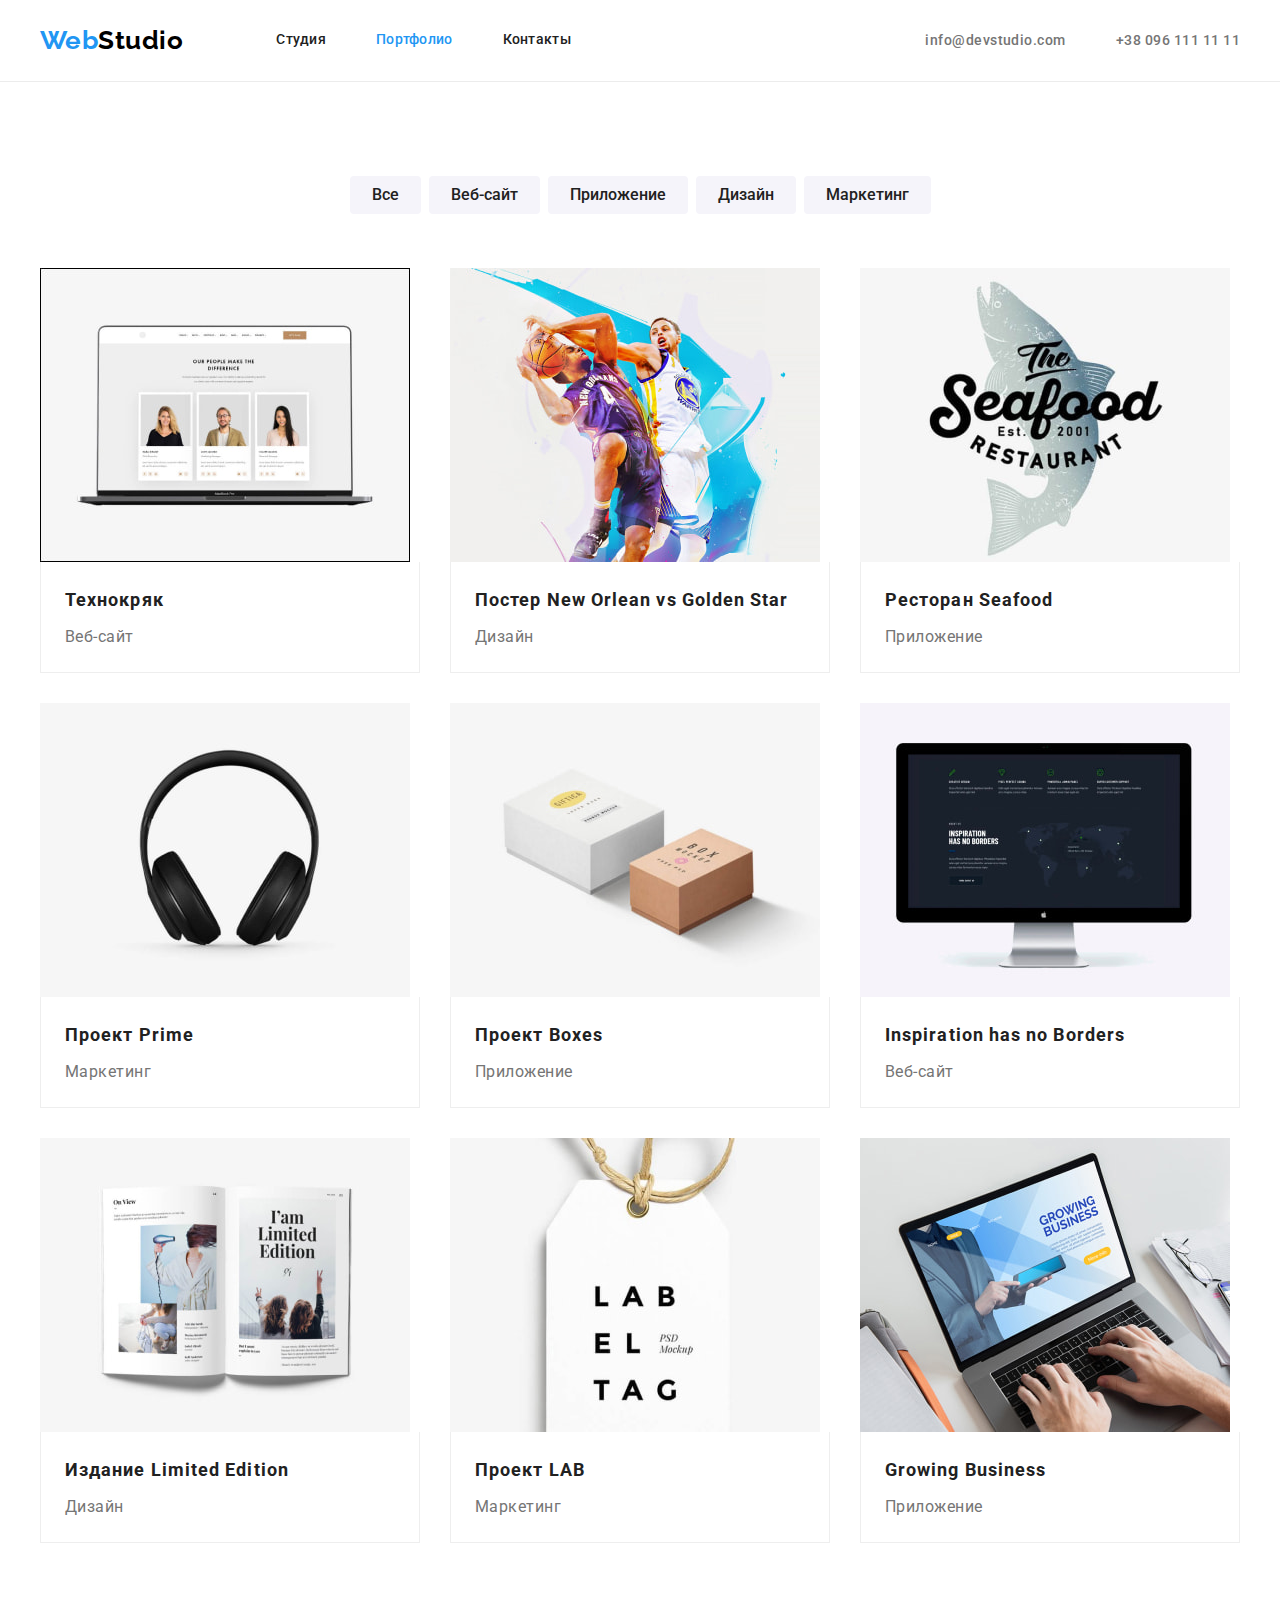
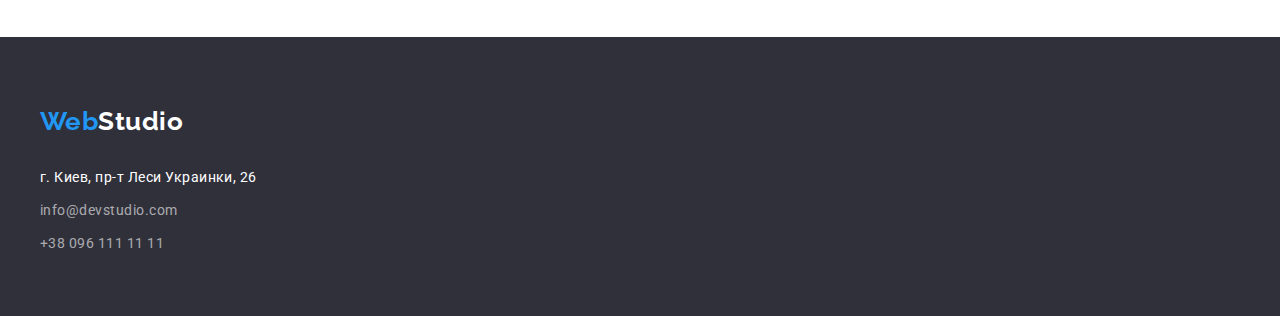
==== portfolio.html @ c9bbfc61 "Initial commit" ====
<!DOCTYPE html>
<html lang="ru">
  <head>
    <meta charset="UTF-8" />
    <meta http-equiv="X-UA-Compatible" content="IE=edge" />
    <meta name="viewport" content="width=device-width, initial-scale=1.0" />
    <link rel="preconnect" href="https://fonts.googleapis.com" />
    <link rel="preconnect" href="https://fonts.gstatic.com" crossorigin />
    <link
      href="https://fonts.googleapis.com/css2?family=Raleway:wght@700&family=Roboto:wght@400;500;700;900&display=swap"
      rel="stylesheet"
    />
    <link
      rel="stylesheet"
      href="https://cdnjs.cloudflare.com/ajax/libs/modern-normalize/1.1.0/modern-normalize.min.css"
      integrity="sha512-wpPYUAdjBVSE4KJnH1VR1HeZfpl1ub8YT/NKx4PuQ5NmX2tKuGu6U/JRp5y+Y8XG2tV+wKQpNHVUX03MfMFn9Q=="
      crossorigin="anonymous"
      referrerpolicy="no-referrer"
    />
    <link rel="stylesheet" href="css/main.css" />
    <title>Портфолио</title>
  </head>
  <body>
    <header class="header">
      <div class="container content-header">
        <a href="/index.html" lang="en" class="header-link link"
          ><span class="logo">Web</span>Studio</a
        >
        <nav class="nav">
          <ul class="main-nav list">
            <li class="nav-item">
              <a href="index.html" class="main-nav-link link">Студия</a>
            </li>
            <li class="nav-item">
              <a href="./portfolio.html" class="main-nav-link link">
                <span class="color-portfolio">Портфолио</span>
              </a>
              
            </li>
            <li class="nav-item">
              <a href="" class="main-nav-link link">Контакты</a>
            </li>
          </ul>
        </nav>
        <ul class="aught-nav list">
          <li class="aught-nav-item">
            <a href="mailto:info@devstudio.com" class="aught-nav-link link">info@devstudio.com</a>
          </li>
          
          <li class="aught-nav-item"><a href="tel:+380961111111" class="aught-nav-link link">+38 096 111 11 11</a>
          </li>
        </ul>
      </div>
    </header>

    <!-- MAIN -->
    <main>
      <section class="portfolio-section section">
        <!-- кнопки -->
        <div class="container">
          <h1 class="visually-hidden">Наши работы</h1>
          <ul class="buttons list">
            <li class="button-list"><button type="button" class="button">Все</button></li>
            <li class="button-list"><button type="button" class="button">Веб-сайт</button></li>
            <li class="button-list"><button type="button" class="button">Приложение</button></li>
            <li class="button-list"><button type="button" class="button">Дизайн</button></li>
            <li class="button-list"><button type="button" class="button">Маркетинг</button></li>
          </ul>
          <!-- Список работ -->
          <h2 class="visually-hidden">Список работ</h2>
          <ul class="works list">
            <li class="work-item">
              <a href="" class="work-article link">
                <div class="thumb">
                  <img src="Images/crack.jpg" alt="Веб-сайт" width="370" />
                </div>
                <div class="item-content">
                  <h3>Технокряк</h3>
                  <p>Веб-сайт</p>
                </div>
              </a>
            </li>
            <li class="work-item">
              <a href="" class="work-article link">
                <div class="thumb">
                  <img src="Images/poster.jpg" alt="Постер" width="370" />
                </div>
                <div class="item-content">
                  <h3>Постер New Orlean vs Golden Star</h3>
                  <p>Дизайн</p>
                </div>
              </a>
            </li>
            <li class="work-item">
              <a href="" class="work-article link">
                <div class="thumb">
                  <img src="Images/seafood.jpg" alt="Логотип" width="370" />
                </div>
                <div class="item-content">
                  <h3>Ресторан Seafood</h3>
                  <p>Приложение</p>
                </div>
              </a>
            </li>
            <li class="work-item">
              <a href="" class="work-article link">
                <div class="thumb">
                  <img src="Images/prime.jpg" alt="Наушники" width="370" />
                </div>
                <div class="item-content">
                  <h3>Проект Prime</h3>
                  <p>Маркетинг</p>
                </div>
              </a>
            </li>
            <li class="work-item">
              <a href="" class="work-article link">
                <div class="thumb">
                  <img src="Images/Booxes.jpg" alt="Коробки" width="370" />
                </div>
                <div class="item-content">
                  <h3>Проект Boxes</h3>
                  <p>Приложение</p>
                </div>
              </a>
            </li>
            <li class="work-item">
              <a href="" class="work-article link">
                <div class="thumb">
                  <img src="Images/insparation.jpg" alt="Веб-сайт" width="370" />
                </div>
                <div class="item-content">
                  <h3>Inspiration has no Borders</h3>
                  <p>Веб-сайт</p>
                </div>
              </a>
            </li>
            <li class="work-item">
              <a href="" class="work-article link">
                <div class="thumb">
                  <img src="Images/book.jpg" alt="Книга" width="370" />
                </div>
                <div class="item-content">
                  <h3>Издание Limited Edition</h3>
                  <p>Дизайн</p>
                </div>
              </a>
            </li>
            <li class="work-item">
              <a href="" class="work-article link">
                <div class="thumb">
                  <img src="Images/lab.jpg" alt="Лейбла" width="370" />
                </div>
                <div class="item-content">
                  <h3>Проект LAB</h3>
                  <p>Маркетинг</p>
                </div>
              </a>
            </li>
            <li class="work-item">
              <a href="" class="work-article link">
                <div class="thumb">
                  <img src="Images/growing.jpg" alt="Веб-сайт" width="370" />
                </div>
                <div class="item-content">
                  <h3>Growing Business</h3>
                  <p>Приложение</p>
                </div>
              </a>
            </li>
          </ul>
        </div>
      </section>
    </main>
   <footer class="footer">
      <div class="container container-footer">
        <a href="/index.html" lang="en" class="footer-link link"
          ><span class="logo">Web</span>Studio</a
        >
        <address class="footer-address">
          
            <p>г. Киев, пр-т Леси Украинки, 26</p>
            <ul class="footer-address-list list">
              <li class="footer-address-item">
                <a href="mailto:info@devstudio.com" class="footer-address-link link"
                  >info@devstudio.com</a
                >
              </li>
              <li class="footer-address-item">
                <a href="tel:+380961111111" class="footer-address-link link">+38 096 111 11 11</a>
              </li>
            </ul>
          </div>
        </address>
      </div>
    </footer>
  </body>
</html>
---- css/main.css ----
/* color-hero-logo : FFFFFF 

primary-color-text :  #757575
secondary-color-text : #212121
acent-color #2196F3
*/

:root {
  --primary-color-text: #757575;
  --secondary-color-text: #212121;
  --color-hero: #ffffff;
  --acent-color-button-text: #f5f4fa;
  --acent-color-button-background: #2196f3;
  --acent-color-text: #2196f3;
  --color-button-background: #f5f4fa;
}

body {
  margin: 0;
  font-family: 'Roboto', sans-serif;
  color: var(--primary-color-text);
  font-style: normal;
  letter-spacing: 0.03em;
  font-weight: 400;
}
h1,
h2,
h3,
h4,
p {
  margin-top: 0;
  margin-bottom: 0;
}
img {
  display: block;
  max-width: 100%;
  height: auto;
}
.link {
  color: inherit;
  text-decoration: none;
  padding-left: 0;
  margin-right: 0;
  display: block;
}
.list {
  list-style-type: none;
  padding-left: 0;
  margin-left: 0;
  margin-bottom: 0;
  margin-top: 0;
}
.visually-hidden {
  position: absolute;
  width: 1px;
  height: 1px;
  margin: -1px;
  border: 0;
  padding: 0;

  white-space: nowrap;
  clip-path: inset(100%);
  clip: rect(0 0 0 0);
  overflow: hidden;
}

.header {
  padding-top: 25px;
  padding-bottom: 25px;
  border-bottom: 1px solid #ececec;
}
.content-header {
  display: flex;
  align-items: center;
}

.header-link {
  color: #000000;
  font-family: 'Raleway', sans-serif;

  font-weight: 700;
  font-size: 26px;
  line-height: 1.19;

  margin-right: 93px;
}

.logo {
  color: var(--acent-color-text);
}
.color-studio {
  color: var(--acent-color-text);
}
.color-portfolio {
  color: var(--acent-color-text);
}

.main-nav {
  display: flex;
}

.main-nav .main-nav-link:hover,
.main-nav .main-nav-link:focus {
  color: var(--acent-color-text);
}

.main-nav-link {
  font-weight: 500;
  font-size: 14px;
  line-height: 1.14;
  letter-spacing: 0.02em;
  color: var(--secondary-color-text);
}
.nav-item {
  margin-right: 50px;
}
.nav-item:last-child {
  margin-right: 0;
}

.aught-nav {
  display: flex;
  margin-left: auto;
}
.aught-nav-link {
  font-weight: 500;
  font-size: 14px;
  line-height: 1.71;
}

.aught-nav-item {
  margin-right: 50px;
}
.aught-nav-item:last-child {
  margin-right: 0px;
}

.aught-nav .aught-nav-link:hover,
.aught-nav .aught-nav-link:focus {
  color: var(--acent-color-text);
}

.container {
  width: 1200px;
  margin-left: auto;
  margin-right: auto;
  padding-left: 15px;
  padding-right: 15px;
}

/* герой*/

.hero-section {
  padding-top: 200px;
  padding-bottom: 200px;
}
.hero {
  background-color: #2f303a;
  text-align: center;
}

.hero-title {
  font-weight: 900;
  font-size: 44px;
  line-height: 1.36;

  /* or 136% */

  letter-spacing: 0.06em;
  text-transform: uppercase;
  color: var(--color-hero);

  margin: 0 auto 30px;
  width: 696px;
}

.hero-btn {
  font-family: inherit;
  font-weight: 700;
  font-size: 16px;
  line-height: 1.87;

  letter-spacing: 0.06em;
  align-items: center;
  text-align: center;
  color: var(--color-hero);
  background: #2196f3;
  box-shadow: 0px 4px 4px rgba(0, 0, 0, 0.15);
  border-radius: 4px;
  min-width: 200px;
  padding: 10px 32px;
  border: none;
  cursor: pointer;
}

.section {
  padding-top: 94px;
  padding-bottom: 94px;
}

/* цености */
.values.section {
  padding-bottom: 0;
}
.values-lists {
  display: flex;
}
.values-list {
  margin-right: 30px;
  width: 270px;
}
.values-list:last-child {
  margin-right: 0;
}

.values-list > h3 {
  color: var(--secondary-color-text);
  font-weight: 700;
  font-size: 14px;
  line-height: 1.14;
  text-transform: uppercase;
  margin-bottom: 10px;
}
.values-list > p {
  font-size: 14px;
  line-height: 1.71;
}
/* Рѕ РЅР°СЃ  */
.about h2 {
  font-weight: 700;
  font-size: 36px;
  line-height: 1.16;
  text-align: center;
  color: var(--secondary-color-text);
  margin-bottom: 50px;
}
.about-lists {
  display: flex;
}
.about-list {
  margin-right: 30px;
}
.about-list:last-child {
  margin-right: 0;
}
/* команда  */
.teams.section {
  background: #f5f4fa;
}
.teams-lists {
  display: flex;
}
.teams h2 {
  font-weight: 700;
  font-size: 36px;
  line-height: 1.16;
  text-align: center;
  color: var(--secondary-color-text);
  margin-bottom: 50px;
}
.team-list {
  margin-right: 30px;
  text-align: center;
}
.team-list:last-child {
  margin-right: 0;
}

.team-list h3 {
  font-weight: 500;
  font-size: 16px;
  line-height: 1.18;
  /* identical to box height */
  color: var(--secondary-color-text);
}
.team-list p {
  font-size: 16px;
  line-height: 1.18;
  /* identical to box height */
}

.team-card {
  padding-bottom: 30px;
  padding-top: 30px;
  box-shadow: 0px 1px 3px rgba(0, 0, 0, 0.12), 0px 1px 1px rgba(0, 0, 0, 0.14),
    0px 2px 1px rgba(0, 0, 0, 0.2);
  border-radius: 0px 0px 4px 4px;
}
.team-card > h3 {
  margin-bottom: 10px;
}
/*Футтер */
.footer {
  background-color: #2f303a;
  color: #ffffff;
  padding-top: 60px;
  padding-bottom: 60px;
}

.footer-link {
  font-family: 'Raleway', sans-serif;

  font-weight: 700;
  font-size: 26px;
  line-height: 1.92;
  margin-bottom: 20px;
}

.footer-address > p {
  font-style: normal;
  font-size: 14px;
  line-height: 1.71;
  margin-bottom: 9px;
}

.footer-address-link {
  font-size: 14px;
  line-height: 1.71;
  color: rgba(255, 255, 255, 0.6);
  font-style: normal;
}
.footer-address-item {
  margin-bottom: 9px;
}
.footer-address-item:last-child {
  margin-bottom: 0;
}

.footer-address-list .footer-address-link:hover,
.footer-address-list .footer-address-link:focus {
  color: var(--acent-color-text);
}
/* Портфолио */

.button {
  font-family: inherit;
  font-weight: 500;
  font-size: 16px;
  line-height: 1.62;
  /* identical to box height, or 162% */

  text-align: center;
  color: var(--secondary-color-text);
  background: var(--color-button-background);
  border-radius: 4px;
  border: none;
  cursor: pointer;
  padding: 6px 22px;
}

.buttons {
  display: flex;
  justify-content: center;
  margin-bottom: 54px;
}

.button-list {
  margin-right: 8px;
}

.button-list:last-child {
  margin-right: 0;
}

.buttons .button:hover,
.buttons .button:focus {
  color: var(--acent-color-button-text);
  background: var(--acent-color-button-background);
}

.works {
  display: flex;
  flex-wrap: wrap;
  margin-left: -30px;
  margin-top: -30px;
}
.work-item {
  flex-basis: calc(100% / 3 - 30px);
  margin-left: 30px;
  margin-top: 30px;
}
.work-item h3 {
  color: var(--secondary-color-text);
  font-weight: 700;
  font-size: 18px;
  line-height: 2;
  /* identical to box height, or 200% */
  letter-spacing: 0.06em;
}

.work-item p {
  font-size: 16px;
  line-height: 1.87;

  /* identical to box height, or 187% */
}

.item-content {
  padding: 20px 24px;
  border-right: 1px solid #eeeeee;
  border-bottom: 1px solid #eeeeee;
  border-left: 1px solid #eeeeee;
}

.item-content > h3 {
  margin-bottom: 4px;
}
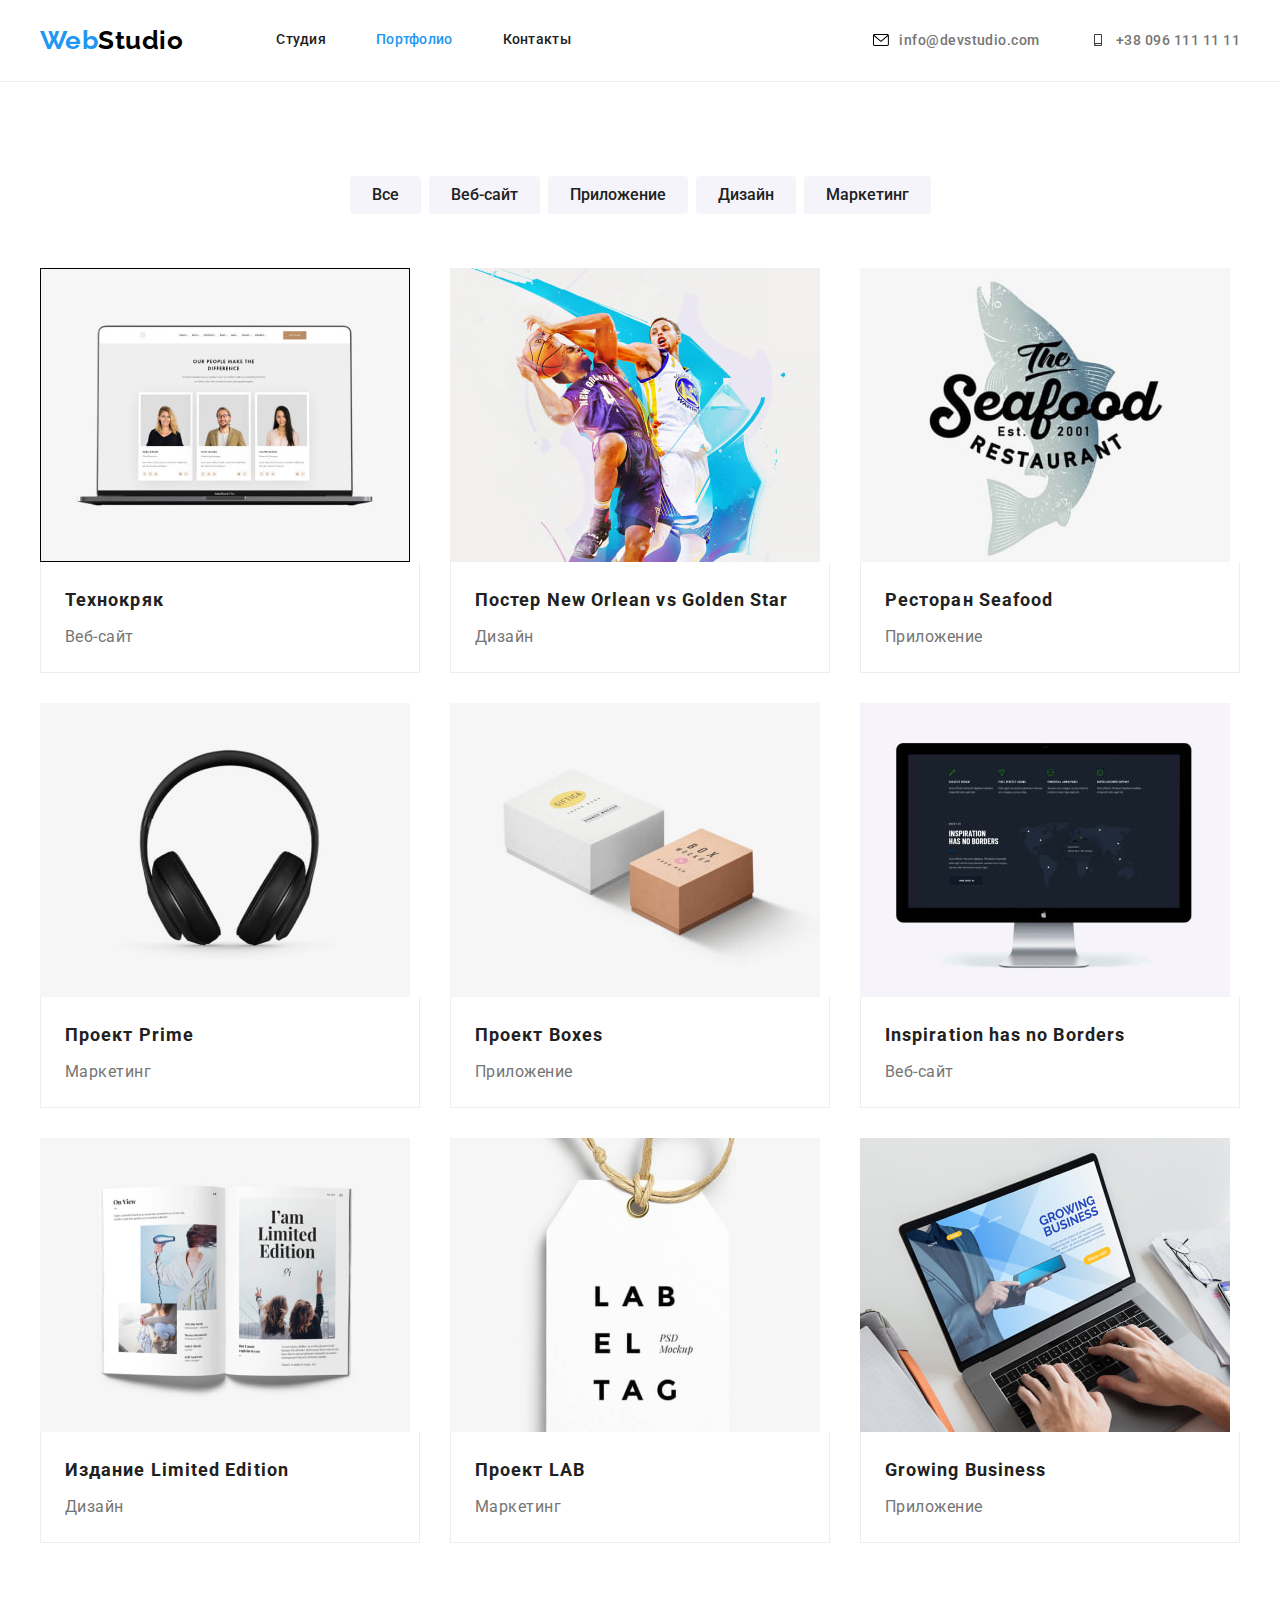
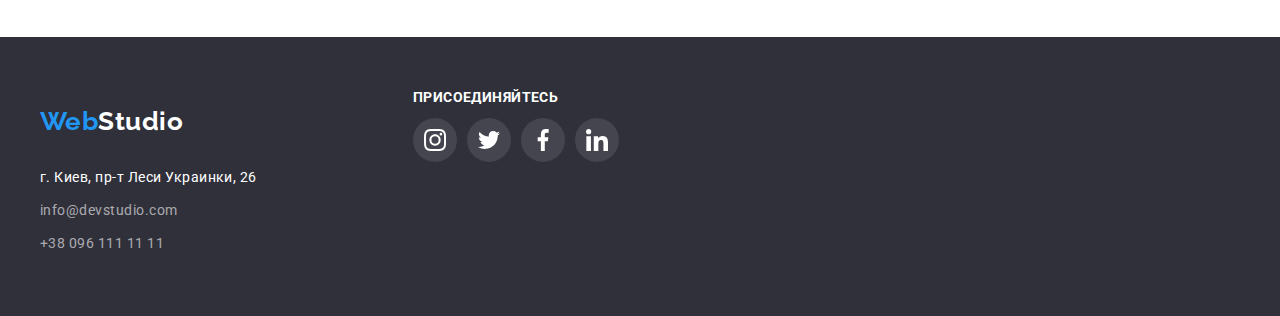
==== commit 6b349d6f: "final" ====
--- a/portfolio.html
+++ b/portfolio.html
@@ -23,19 +23,18 @@
   <body>
     <header class="header">
       <div class="container content-header">
-        <a href="/index.html" lang="en" class="header-link link"
-          ><span class="logo">Web</span>Studio</a
-        >
+        <a href="/index.html" lang="en" class="header-link link">
+          <span class="logo">Web</span>Studio
+        </a>
         <nav class="nav">
           <ul class="main-nav list">
             <li class="nav-item">
-              <a href="index.html" class="main-nav-link link">Студия</a>
+              <a href="index.html" class="main-nav-link link"> Студия</a>
             </li>
             <li class="nav-item">
-              <a href="./portfolio.html" class="main-nav-link link">
-                <span class="color-portfolio">Портфолио</span>
-              </a>
-              
+              <a href="./portfolio.html" class="main-nav-link link"
+                ><span class="color-studio">Портфолио</span>
+              </a>
             </li>
             <li class="nav-item">
               <a href="" class="main-nav-link link">Контакты</a>
@@ -44,10 +43,21 @@
         </nav>
         <ul class="aught-nav list">
           <li class="aught-nav-item">
-            <a href="mailto:info@devstudio.com" class="aught-nav-link link">info@devstudio.com</a>
+            <a href="mailto:info@devstudio.com" class="aught-nav-link link">
+              <svg class="nav-icon" width="16" height="12">
+                <use href="./Images/icons.svg#icon-envelope"></use>
+              </svg>
+              info@devstudio.com
+            </a>
           </li>
-          
-          <li class="aught-nav-item"><a href="tel:+380961111111" class="aught-nav-link link">+38 096 111 11 11</a>
+
+          <li class="aught-nav-item">
+            <a href="tel:+380961111111" class="aught-nav-link link">
+              <svg class="nav-icon" width="16" height="12">
+                <use href="./Images/icons.svg#icon-smartphone"></use>
+              </svg>
+              +38 096 111 11 11</a
+            >
           </li>
         </ul>
       </div>
@@ -172,13 +182,13 @@
         </div>
       </section>
     </main>
-   <footer class="footer">
+    <footer class="footer">
       <div class="container container-footer">
-        <a href="/index.html" lang="en" class="footer-link link"
-          ><span class="logo">Web</span>Studio</a
-        >
-        <address class="footer-address">
-          
+        <div class="footer-addres-box">
+          <a href="/index.html" lang="en" class="footer-link link"
+            ><span class="logo">Web</span>Studio</a
+          >
+          <address class="footer-address">
             <p>г. Киев, пр-т Леси Украинки, 26</p>
             <ul class="footer-address-list list">
               <li class="footer-address-item">
@@ -190,8 +200,41 @@
                 <a href="tel:+380961111111" class="footer-address-link link">+38 096 111 11 11</a>
               </li>
             </ul>
-          </div>
-        </address>
+          </address>
+        </div>
+        <div class="footer-icon-box">
+          <h3>присоединяйтесь</h3>
+          <ul class="footer-icons-list list">
+            <li class="footer-item">
+              <a class="socials-footer-link link" href="" aria-label="Instagram">
+                <svg class="footer-icon" width="22" height="22">
+                  <use href="./Images/icons.svg#icon-instagram"></use>
+                </svg>
+              </a>
+            </li>
+            <li class="footer-item">
+              <a class="socials-footer-link link" href="" aria-label="Twitter">
+                <svg class="footer-icon" width="22" height="22">
+                  <use href="./Images/icons.svg#icon-twitter"></use>
+                </svg>
+              </a>
+            </li>
+            <li class="footer-item">
+              <a class="socials-footer-link link" href="" aria-label="Facebook">
+                <svg class="footer-icon" width="22" height="22">
+                  <use href="./Images/icons.svg#icon-facebook"></use>
+                </svg>
+              </a>
+            </li>
+            <li class="footer-item">
+              <a class="socials-footer-link link" href="" aria-label="LinkerdIn">
+                <svg class="footer-icon" width="22" height="22">
+                  <use href="./Images/icons.svg#icon-linkedin"></use>
+                </svg>
+              </a>
+            </li>
+          </ul>
+        </div>
       </div>
     </footer>
   </body>
--- a/css/main.css
+++ b/css/main.css
@@ -123,9 +123,15 @@
   margin-left: auto;
 }
 .aught-nav-link {
+  display: flex;
   font-weight: 500;
   font-size: 14px;
   line-height: 1.71;
+  justify-content: center;
+  align-items: center;
+}
+.nav-icon {
+  margin-right: 10px;
 }
 
 .aught-nav-item {
@@ -139,7 +145,10 @@
 .aught-nav .aught-nav-link:focus {
   color: var(--acent-color-text);
 }
-
+.aught-nav-link:hover .nav-icon,
+.aught-nav-link:focus .nav-icon {
+  fill: var(--acent-color-text);
+}
 .container {
   width: 1200px;
   margin-left: auto;
@@ -148,15 +157,26 @@
   padding-right: 15px;
 }
 
-/* герой*/
-
-.hero-section {
+/* РіРµСЂРѕР№*/
+
+/* .hero-section {
   padding-top: 200px;
   padding-bottom: 200px;
-}
-.hero {
-  background-color: #2f303a;
-  text-align: center;
+} */
+.container-hero {
+  max-width: 1600px;
+  height: 600px;
+  text-align: center;
+  margin-right: auto;
+  margin-left: auto;
+
+  background-image: linear-gradient(to right, rgba(47, 48, 58, 0.4), rgba(47, 48, 58, 0.4)),
+    url(../Images/hero.jpg);
+  background-size: cover;
+  background-repeat: no-repeat;
+  background-position: center;
+  padding-top: 200px;
+  padding-bottom: 200px;
 }
 
 .hero-title {
@@ -198,7 +218,7 @@
   padding-bottom: 94px;
 }
 
-/* цености */
+/* С†РµРЅРѕСЃС‚Рё */
 .values.section {
   padding-bottom: 0;
 }
@@ -225,7 +245,28 @@
   font-size: 14px;
   line-height: 1.71;
 }
-/* Рѕ РЅР°СЃ  */
+
+/* value icons ///////////////////////////////xxxxxxx//*/
+.box-icon {
+  display: flex;
+  justify-content: center;
+  align-items: center;
+
+  width: 270x;
+  height: 120px;
+  background: #f5f4fa;
+  border-radius: 4px;
+  margin-bottom: 30px;
+}
+.value-icon {
+  display: flex;
+  justify-content: center;
+  align-items: center;
+
+  width: 70px;
+  height: 70px;
+}
+/* Р С• Р Р…Р В°РЎРѓ  */
 .about h2 {
   font-weight: 700;
   font-size: 36px;
@@ -243,7 +284,7 @@
 .about-list:last-child {
   margin-right: 0;
 }
-/* команда  */
+/* РєРѕРјР°РЅРґР°  */
 .teams.section {
   background: #f5f4fa;
 }
@@ -289,7 +330,96 @@
 .team-card > h3 {
   margin-bottom: 10px;
 }
-/*Футтер */
+
+.socials {
+  display: flex;
+  align-items: center;
+  justify-content: center;
+  margin-top: 16px;
+}
+
+.socials-item:not(:last-child) {
+  margin-right: 10px;
+}
+/* СЃРѕС† РёРєРѕРЅРєРё  ////////////////////////////////////////////*/
+.socials-link {
+  display: flex;
+  justify-content: center;
+  align-items: center;
+
+  width: 44px;
+  height: 44px;
+
+  background-color: #fff;
+  border-radius: 50%;
+}
+
+.socials-icon {
+  fill: #afb1b8;
+}
+
+.socials-link:hover,
+.socials-link:focus {
+  background-color: var(--acent-color-text);
+}
+
+.socials-link:hover .socials-icon,
+.socials-link:focus .socials-icon {
+  fill: var(--acent-color-button-text);
+}
+.clients-section {
+  margin-top: 94px;
+  margin-bottom: 94px;
+}
+.clients-list {
+  display: flex;
+  justify-content: center;
+  align-items: center;
+}
+.client-title {
+  font-weight: 700;
+  font-size: 36px;
+  line-height: 1.16;
+  text-align: center;
+  letter-spacing: 0.03em;
+
+  color: var(--secondary-color-text);
+  margin-bottom: 50px;
+}
+
+.client-link {
+  display: flex;
+  align-items: center;
+  justify-content: center;
+  display: flex;
+  width: 170px;
+  height: 92px;
+  border: 1px solid #afb1b8;
+  box-sizing: border-box;
+  border-radius: 4px;
+}
+
+.client-item:not(:last-child) {
+  margin-right: 30px;
+}
+
+.client-icon {
+  fill: #afb1b8;
+}
+
+.client-link:hover,
+.client-link:focus {
+  border: 1px solid var(--acent-color-text);
+}
+.client-link:hover .client-icon,
+.client-link:focus .client-icon {
+  fill: var(--acent-color-text);
+}
+
+/*Р¤СѓС‚С‚РµСЂ ////////////////////////////////////////////////*/
+.container-footer {
+  display: flex;
+}
 .footer {
   background-color: #2f303a;
   color: #ffffff;
@@ -330,7 +460,51 @@
 .footer-address-list .footer-address-link:focus {
   color: var(--acent-color-text);
 }
-/* Портфолио */
+.footer-addres-box {
+  margin-right: 156px;
+}
+.container-footer {
+  display: flex;
+}
+
+.footer-icons-list {
+  display: flex;
+  align-items: center;
+  justify-content: center;
+}
+
+.footer-item:not(:last-child) {
+  margin-right: 10px;
+}
+
+.socials-footer-link {
+  display: flex;
+  justify-content: center;
+  align-items: center;
+
+  width: 44px;
+  height: 44px;
+
+  background-color: rgba(255, 255, 255, 0.1);
+  border-radius: 50%;
+}
+.socials-footer-link:hover,
+.socials-footer-link:focus {
+  background-color: var(--acent-color-text);
+}
+.footer-icon {
+  fill: var(--color-hero);
+}
+
+.footer-icon-box > h3 {
+  font-weight: 700;
+  font-size: 14px;
+  line-height: 1.14px;
+  letter-spacing: 0.03em;
+  text-transform: uppercase;
+  margin-bottom: 20px;
+}
+/* РџРѕСЂС‚С„РѕР»РёРѕ */
 
 .button {
   font-family: inherit;
@@ -365,7 +539,9 @@
 .buttons .button:hover,
 .buttons .button:focus {
   color: var(--acent-color-button-text);
-  background: var(--acent-color-button-background);
+  background-color: var(--acent-color-button-background);
+  box-shadow: 0px 3px 1px rgba(0, 0, 0, 0.1), 0px 1px 2px rgba(0, 0, 0, 0.08),
+    0px 2px 2px rgba(0, 0, 0, 0.12);
 }
 
 .works {
@@ -405,3 +581,9 @@
 .item-content > h3 {
   margin-bottom: 4px;
 }
+
+.works .work-item:hover,
+.works .work-item:focus {
+  box-shadow: 0px 1px 1px rgba(0, 0, 0, 0.12), 0px 4px 4px rgba(0, 0, 0, 0.06),
+    1px 4px 6px rgba(0, 0, 0, 0.16);
+}
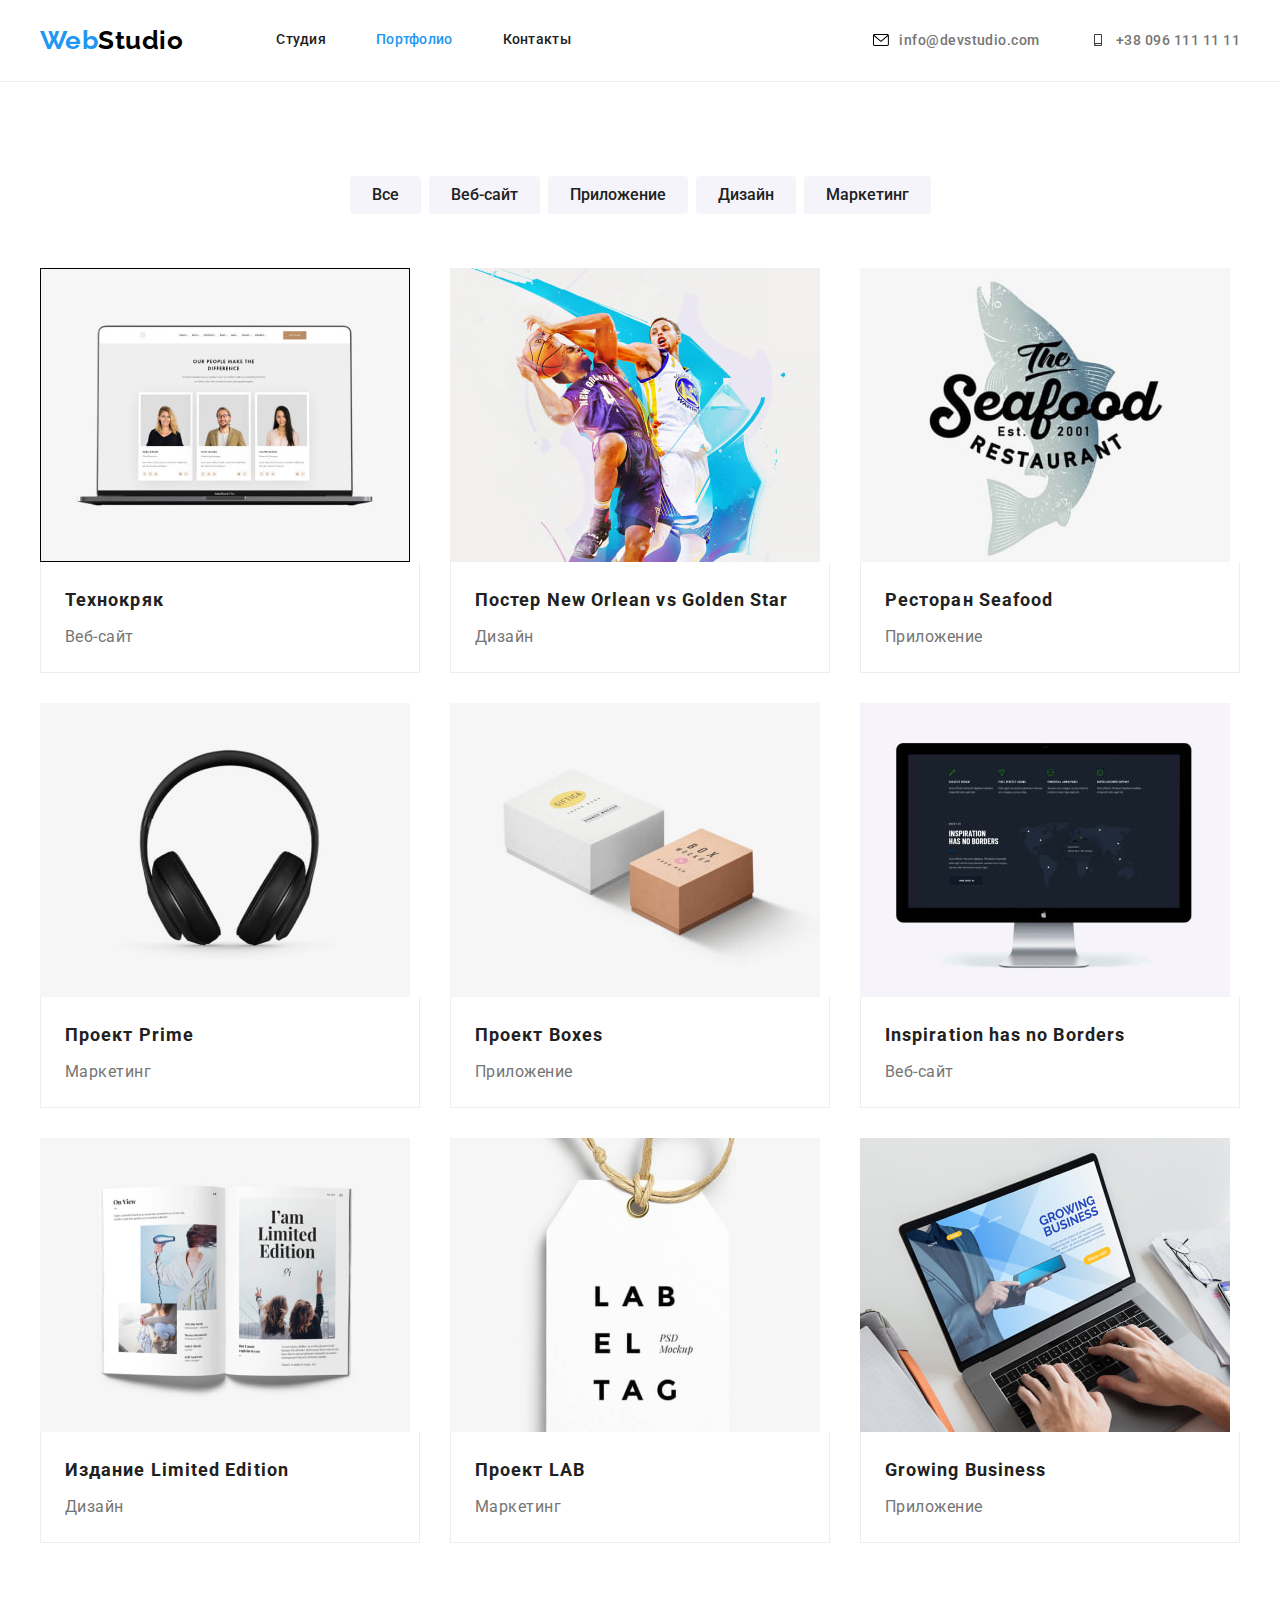
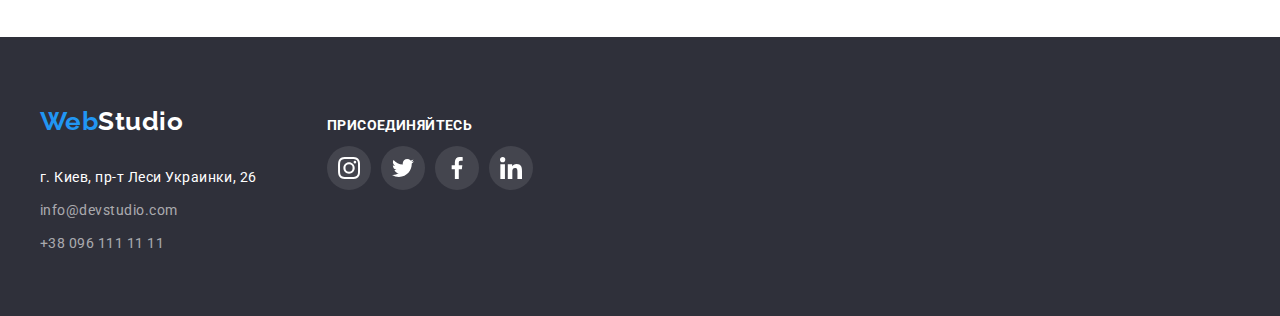
==== commit a15ff7f1: "final3" ====
--- a/portfolio.html
+++ b/portfolio.html
@@ -203,7 +203,7 @@
           </address>
         </div>
         <div class="footer-icon-box">
-          <h3>присоединяйтесь</h3>
+          <h3 class="footer-icon-title">присоединяйтесь</h3>
           <ul class="footer-icons-list list">
             <li class="footer-item">
               <a class="socials-footer-link link" href="" aria-label="Instagram">
--- a/css/main.css
+++ b/css/main.css
@@ -461,10 +461,11 @@
   color: var(--acent-color-text);
 }
 .footer-addres-box {
-  margin-right: 156px;
+  margin-right: 70px;
 }
 .container-footer {
   display: flex;
+  align-items: baseline;
 }
 
 .footer-icons-list {
@@ -496,7 +497,7 @@
   fill: var(--color-hero);
 }
 
-.footer-icon-box > h3 {
+.footer-icon-title {
   font-weight: 700;
   font-size: 14px;
   line-height: 1.14px;
@@ -504,6 +505,7 @@
   text-transform: uppercase;
   margin-bottom: 20px;
 }
+
 /* РџРѕСЂС‚С„РѕР»РёРѕ */
 
 .button {
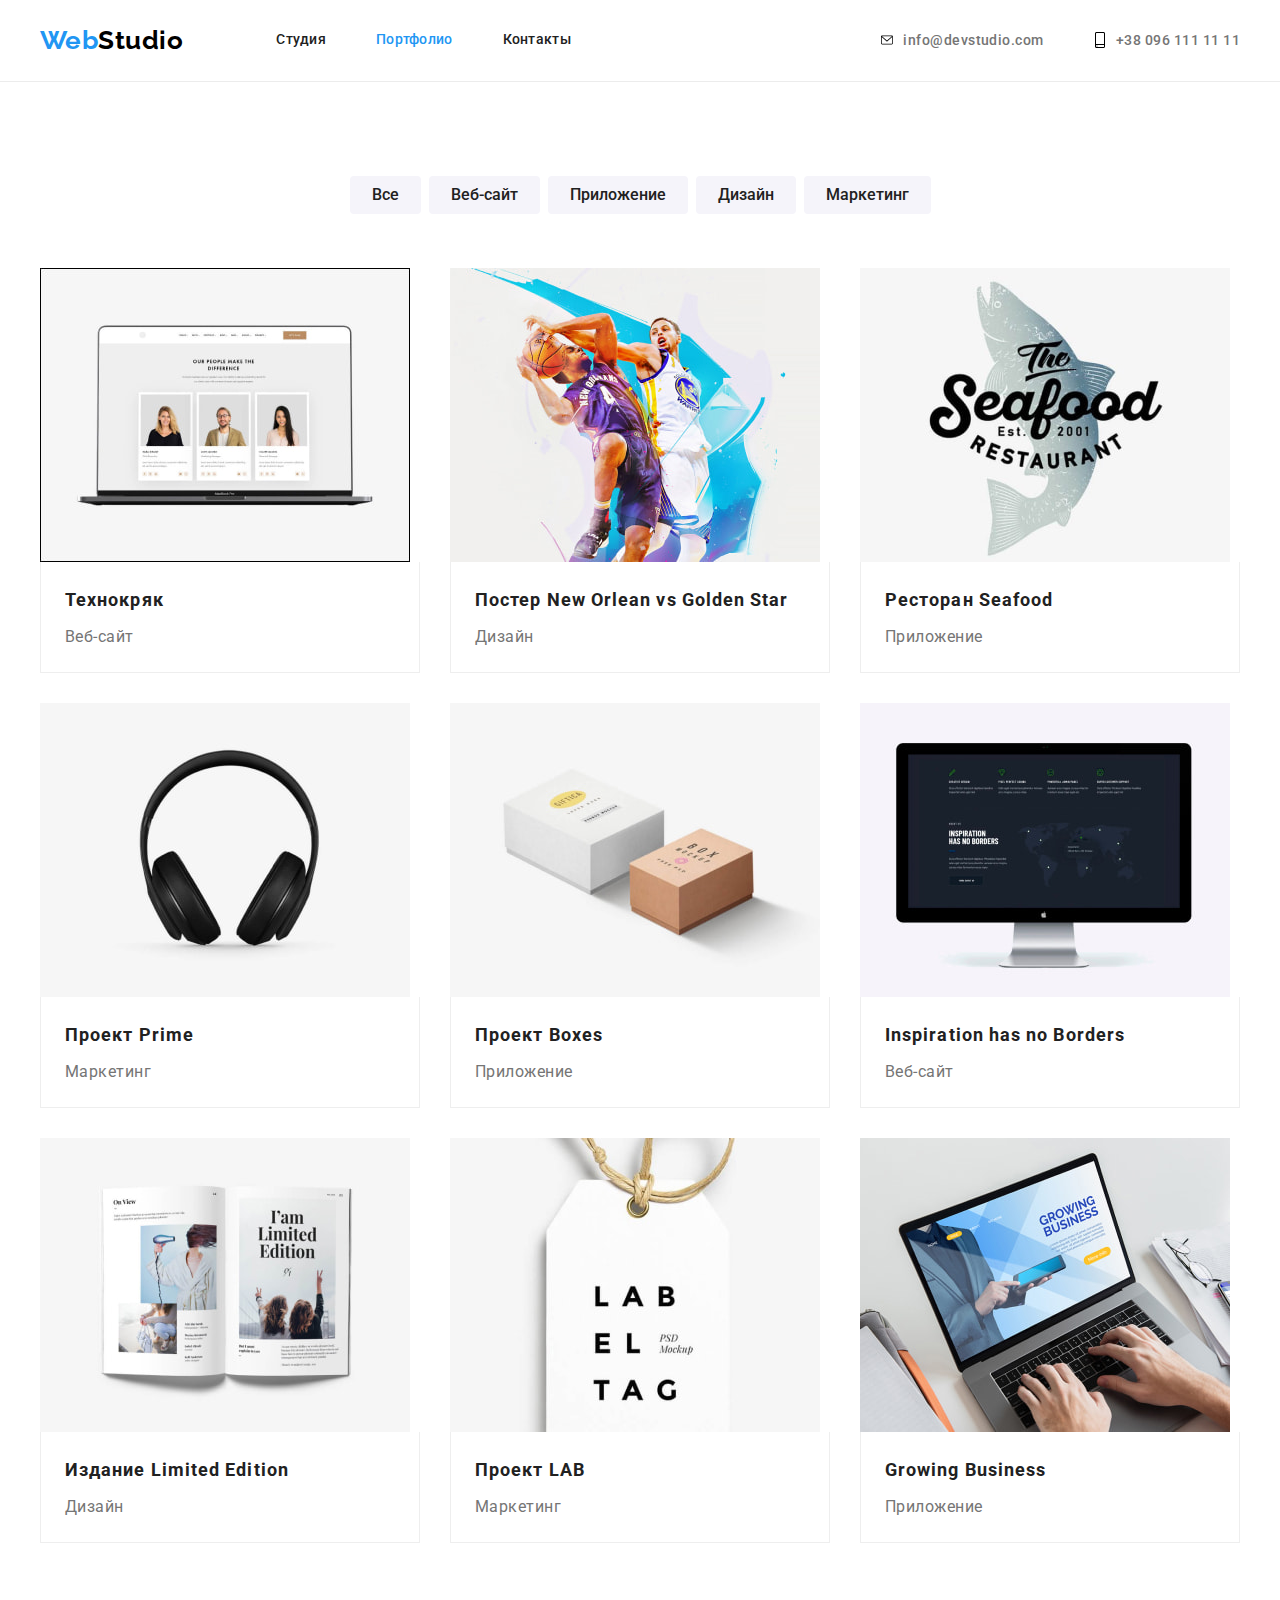
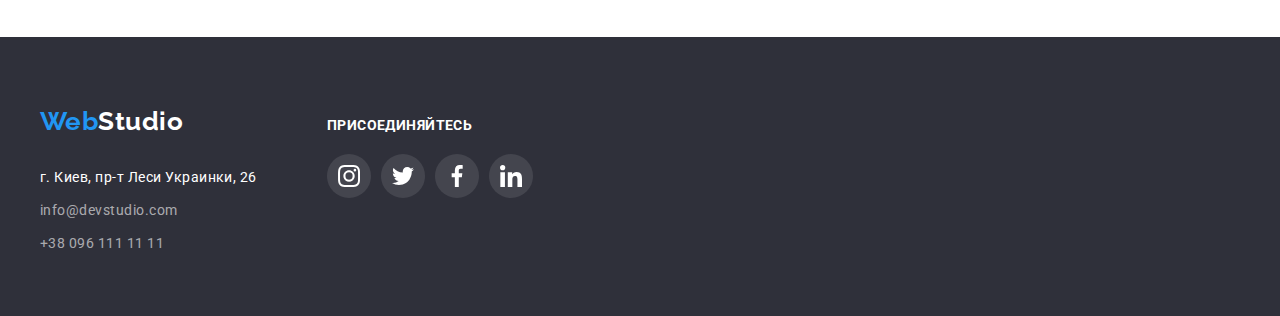
==== commit 45412a83: "final3" ====
--- a/portfolio.html
+++ b/portfolio.html
@@ -44,7 +44,7 @@
         <ul class="aught-nav list">
           <li class="aught-nav-item">
             <a href="mailto:info@devstudio.com" class="aught-nav-link link">
-              <svg class="nav-icon" width="16" height="12">
+              <svg class="nav-icon" width="12" height="16">
                 <use href="./Images/icons.svg#icon-envelope"></use>
               </svg>
               info@devstudio.com
@@ -53,7 +53,7 @@
 
           <li class="aught-nav-item">
             <a href="tel:+380961111111" class="aught-nav-link link">
-              <svg class="nav-icon" width="16" height="12">
+              <svg class="nav-icon" width="12" height="16">
                 <use href="./Images/icons.svg#icon-smartphone"></use>
               </svg>
               +38 096 111 11 11</a
--- a/css/main.css
+++ b/css/main.css
@@ -302,6 +302,9 @@
 .team-list {
   margin-right: 30px;
   text-align: center;
+  box-shadow: 0px 1px 3px rgba(0, 0, 0, 0.12), 0px 1px 1px rgba(0, 0, 0, 0.14),
+    0px 2px 1px rgba(0, 0, 0, 0.2);
+  border-radius: 0px 0px 4px 4px;
 }
 .team-list:last-child {
   margin-right: 0;
@@ -323,9 +326,6 @@
 .team-card {
   padding-bottom: 30px;
   padding-top: 30px;
-  box-shadow: 0px 1px 3px rgba(0, 0, 0, 0.12), 0px 1px 1px rgba(0, 0, 0, 0.14),
-    0px 2px 1px rgba(0, 0, 0, 0.2);
-  border-radius: 0px 0px 4px 4px;
 }
 .team-card > h3 {
   margin-bottom: 10px;
@@ -368,8 +368,8 @@
   fill: var(--acent-color-button-text);
 }
 .clients-section {
-  margin-top: 94px;
-  margin-bottom: 94px;
+  padding-top: 94px;
+  padding-bottom: 94px;
 }
 .clients-list {
   display: flex;
@@ -500,7 +500,7 @@
 .footer-icon-title {
   font-weight: 700;
   font-size: 14px;
-  line-height: 1.14px;
+  line-height: 1.14;
   letter-spacing: 0.03em;
   text-transform: uppercase;
   margin-bottom: 20px;
@@ -584,8 +584,8 @@
   margin-bottom: 4px;
 }
 
-.works .work-item:hover,
-.works .work-item:focus {
+.work-article :hover,
+.work-article :focus {
   box-shadow: 0px 1px 1px rgba(0, 0, 0, 0.12), 0px 4px 4px rgba(0, 0, 0, 0.06),
     1px 4px 6px rgba(0, 0, 0, 0.16);
 }
